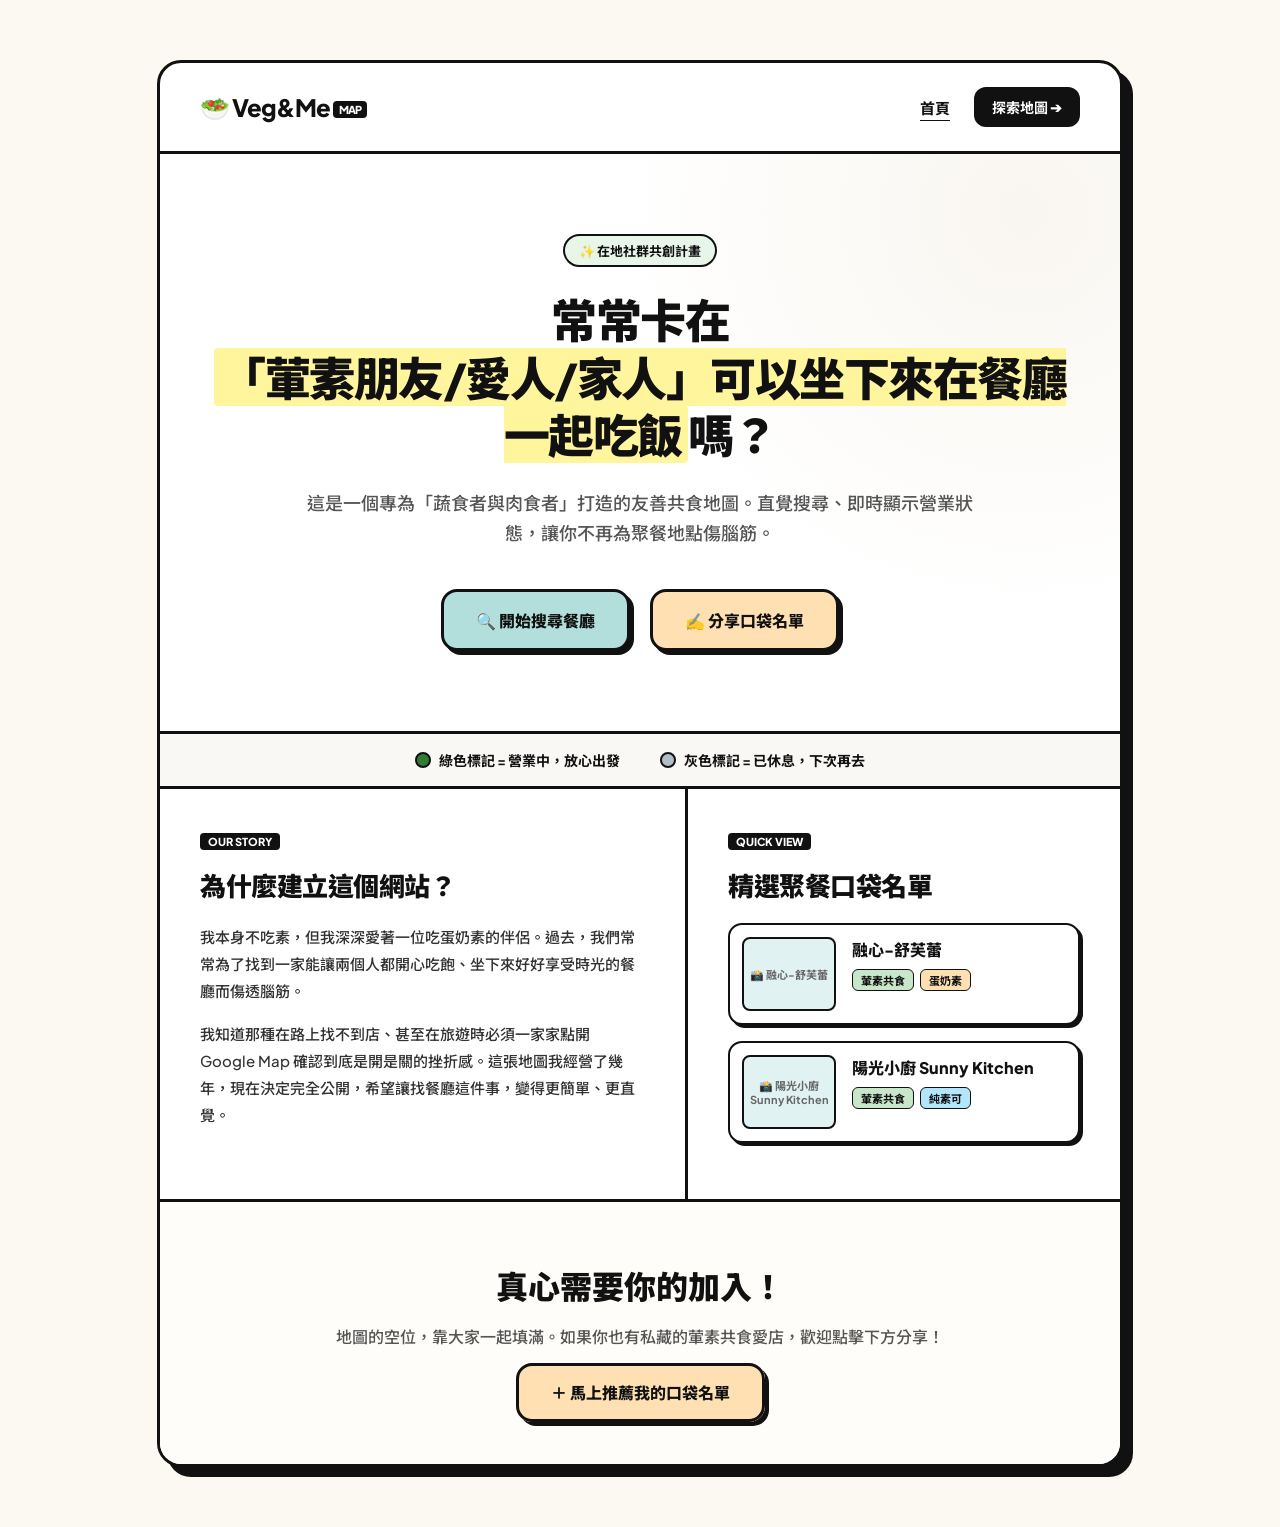
==== index.html @ 9fa23909 "Update index.html" ====
<!DOCTYPE html>
<html lang="zh-Hant">
<head>
    <meta charset="UTF-8">
    <meta name="viewport" content="width=device-width, initial-scale=1.0">
    <title>Veg&Me Map ｜ 葷素共食地圖</title>
    <link href="https://fonts.googleapis.com/css2?family=Plus+Jakarta+Sans:wght@500;700;800&family=Noto+Sans+TC:wght@500;700;900&display=swap" rel="stylesheet">
    <link rel="stylesheet" href="style.css">
</head>
<body>

    <!-- Centered Wrapper Card -->
    <div class="bobbin-container">
        
        <!-- Header Navigation -->
        <header class="navbar">
            <div class="brand">🥗 Veg&Me <span class="brand-badge">MAP</span></div>
            <nav class="menu">
                <a href="index.html" class="menu-link active">首頁</a>
                <a href="map.html" class="menu-btn">探索地圖 ➔</a>
            </nav>
        </header>

        <!-- Hero Section -->
        <section class="hero">
            <div class="announcement-tag">✨ 在地社群共創計畫</div>
            <h1>常常卡在<br><span class="marker-highlight">「葷素朋友/愛人/家人」可以坐下來在餐廳一起吃飯</span>嗎？</h1>
            <p class="subtitle">
                這是一個專為「蔬食者與肉食者」打造的友善共食地圖。直覺搜尋、即時顯示營業狀態，讓你不再為聚餐地點傷腦筋。
            </p>
            
            <div class="button-row">
                <a href="map.html" class="action-button btn-green">🔍 開始搜尋餐廳</a>
                <a href="https://forms.gle/SJYtRv7sgkdFNUBt5" target="_blank" class="action-button btn-orange">✍️ 分享口袋名單</a>
            </div>
        </section>

        <!-- Open/Closed Real-time Indicator Bar -->
        <div class="status-ticker">
            <div class="ticker-item"><span class="indicator-dot open"></span> 綠色標記 = 營業中，放心出發</div>
            <div class="ticker-item"><span class="indicator-dot closed"></span> 灰色標記 = 已休息，下次再去</div>
        </div>

        <!-- Two-Column Layout: Story & Features -->
        <section class="grid-section">
            
            <!-- Left: The Story -->
            <div class="content-box story-box">
                <span class="box-label">OUR STORY</span>
                <h2>為什麼建立這個網站？</h2>
                <p>我本身不吃素，但我深深愛著一位吃蛋奶素的伴侶。過去，我們常常為了找到一家能讓兩個人都開心吃飽、坐下來好好享受時光的餐廳而傷透腦筋。</p>
                <p>我知道那種在路上找不到店、甚至在旅遊時必須一家家點開 Google Map 確認到底是開是關的挫折感。這張地圖我經營了幾年，現在決定完全公開，希望讓找餐廳這件事，變得更簡單、更直覺。</p>
            </div>

            <!-- Right: Quick Previews -->
            <div class="content-box preview-box">
                <span class="box-label">QUICK VIEW</span>
                <h2>精選聚餐口袋名單</h2>
                
                <div class="mini-restaurant-card">
                    <div class="card-img-alt">📸 融心-舒芙蕾</div>
                    <div class="card-meta">
                        <h3>融心-舒芙蕾</h3>
                        <div class="badge-row">
                            <span class="tag-badge friendly">葷素共食</span>
                            <span class="tag-badge lacto">蛋奶素</span>
                        </div>
                    </div>
                </div>

                <div class="mini-restaurant-card">
                    <div class="card-img-alt">📸 陽光小廚 Sunny Kitchen</div>
                    <div class="card-meta">
                        <h3>陽光小廚 Sunny Kitchen</h3>
                        <div class="badge-row">
                            <span class="tag-badge friendly">葷素共食</span>
                            <span class="tag-badge vegan">純素可</span>
                        </div>
                    </div>
                </div>
            </div>

        </section>

        <!-- Community Call to Action Footer -->
        <footer class="footer-cta">
            <h2>真心需要你的加入！</h2>
            <p>地圖的空位，靠大家一起填滿。如果你也有私藏的葷素共食愛店，歡迎點擊下方分享！</p>
            <a href="https://forms.gle/SJYtRv7sgkdFNUBt5" target="_blank" class="action-button btn-orange">＋ 馬上推薦我的口袋名單</a>
        </footer>

    </div>

</body>
</html>
---- style.css ----
/* --- Bobbin Neo-Brutalist Theme Variables --- */
:root {
    --bg-canvas: #fcf9f2;       /* Warm, high-end organic cream backdrop */
    --box-bg: #ffffff;
    --stroke-dark: #111111;     /* Thick, heavy modern borders */
    --text-dark: #111111;
    --text-muted: #555555;
    
    /* Soft Pastel Accent Colors */
    --pastel-green: #b2dfdb;
    --pastel-orange: #ffe0b2;
    --pastel-accent: #e8f5e9;
}

/* Base Document Reset */
body {
    margin: 0;
    padding: 60px 20px;
    background-color: var(--bg-canvas);
    font-family: 'Plus Jakarta Sans', 'Noto Sans TC', sans-serif;
    color: var(--text-dark);
    display: flex;
    justify-content: center;
    align-items: center;
}

/* The Main Centered Board Canvas */
.bobbin-container {
    max-width: 960px;
    width: 100%;
    background-color: var(--box-bg);
    border: 3px solid var(--stroke-dark);
    border-radius: 24px;
    box-shadow: 10px 10px 0px var(--stroke-dark); /* Crisp, un-blurred flat shadow */
    overflow: hidden;
}

/* Navbar */
.navbar {
    display: flex;
    justify-content: space-between;
    align-items: center;
    padding: 24px 40px;
    border-bottom: 3px solid var(--stroke-dark);
}
.brand { font-size: 24px; font-weight: 900; letter-spacing: -1px; }
.brand-badge { font-size: 11px; background: var(--text-dark); color: #fff; padding: 2px 6px; border-radius: 4px; vertical-align: middle; }
.menu { display: flex; align-items: center; gap: 24px; }
.menu-link { text-decoration: none; color: var(--text-dark); font-weight: 700; font-size: 15px; }
.menu-link.active { text-decoration: underline; text-underline-offset: 6px; }
.menu-btn { text-decoration: none; background: var(--text-dark); color: #fff; padding: 10px 18px; border-radius: 12px; font-weight: 700; font-size: 14px; transition: transform 0.1s; }
.menu-btn:hover { transform: translateY(-2px); }

/* Hero Section */
.hero {
    padding: 80px 40px;
    text-align: center;
    border-bottom: 3px solid var(--stroke-dark);
    background: radial-gradient(circle at 90% 10%, #f9f6f0 0%, transparent 40%);
}
.announcement-tag { display: inline-block; background: var(--pastel-accent); border: 2px solid var(--stroke-dark); padding: 5px 14px; border-radius: 30px; font-size: 13px; font-weight: 700; margin-bottom: 24px; }
.hero h1 { font-size: 46px; font-weight: 900; line-height: 1.25; margin: 0 0 24px 0; letter-spacing: -1.5px; }
.marker-highlight { background: #fff59d; padding: 0 6px; border-radius: 4px; }
.subtitle { font-size: 18px; line-height: 1.7; color: var(--text-muted); max-width: 680px; margin: 0 auto 40px auto; font-weight: 500; }

/* Action Buttons with Hard Shadow Blocks */
.button-row { display: flex; gap: 20px; justify-content: center; flex-wrap: wrap; }
.action-button {
    text-decoration: none; color: var(--text-dark); font-weight: 800; font-size: 16px;
    padding: 16px 32px; border-radius: 16px; border: 3px solid var(--stroke-dark);
    box-shadow: 4px 4px 0px var(--stroke-dark); transition: all 0.1s;
}
.action-button:hover { transform: translate(-2px, -2px); box-shadow: 6px 6px 0px var(--stroke-dark); }
.btn-green { background-color: var(--pastel-green); }
.btn-orange { background-color: var(--pastel-orange); }

/* Real-time Indicator Bar Strip */
.status-ticker { display: flex; justify-content: center; gap: 40px; background: #faf8f5; padding: 16px; border-bottom: 3px solid var(--stroke-dark); font-weight: 700; font-size: 14px; }
.ticker-item { display: flex; align-items: center; gap: 8px; }
.indicator-dot { width: 12px; height: 12px; border-radius: 50%; border: 2px solid var(--stroke-dark); }
.indicator-dot.open { background-color: #2e7d32; }
.indicator-dot.closed { background-color: #b0bec5; }

/* Grid Sections */
.grid-section { display: grid; grid-template-columns: 1.1fr 0.9fr; border-bottom: 3px solid var(--stroke-dark); }
.content-box { padding: 40px; position: relative; }
.story-box { border-right: 3px solid var(--stroke-dark); }
.box-label { display: inline-block; font-size: 11px; font-weight: 800; tracking: 1px; background: var(--stroke-dark); color: #fff; padding: 2px 8px; border-radius: 4px; margin-bottom: 16px; }
.content-box h2 { font-size: 26px; font-weight: 900; margin: 0 0 20px 0; letter-spacing: -0.5px; }
.story-box p { font-size: 15px; line-height: 1.8; color: #333; margin-bottom: 16px; font-weight: 500; }

/* Mini Cards inside Previews */
.mini-restaurant-card { display: flex; gap: 16px; background: #fff; border: 2px solid var(--stroke-dark); padding: 12px; border-radius: 14px; margin-bottom: 16px; box-shadow: 3px 3px 0px var(--stroke-dark); }
.card-img-alt { width: 90px; height: 70px; background: #e0f2f1; border-radius: 8px; border: 2px solid var(--stroke-dark); display: flex; align-items: center; justify-content: center; font-size: 11px; color: #666; text-align: center; font-weight: 700; }
.card-meta h3 { margin: 0 0 8px 0; font-size: 16px; font-weight: 800; }
.badge-row { display: flex; gap: 6px; }
.tag-badge { font-size: 11px; font-weight: 700; padding: 2px 8px; border-radius: 6px; border: 1px solid var(--stroke-dark); }
.tag-badge.friendly { background-color: #c8e6c9; }
.tag-badge.lacto { background-color: #ffe0b2; }
.tag-badge.vegan { background-color: #b3e5fc; }

/* Footer Call to Action Block */
.footer-cta { padding: 60px 40px; text-align: center; background-color: #fffdf9; }
.footer-cta h2 { font-size: 32px; font-weight: 900; margin: 0 0 16px 0; }
.footer-cta p { font-size: 16px; color: var(--text-muted); margin-bottom: 32px; font-weight: 500; }

/* Full Responsiveness for Mobile Screens */
@media (max-width: 768px) {
    body { padding: 12px; }
    .navbar { padding: 20px; }
    .hero { padding: 60px 20px; }
    .hero h1 { font-size: 32px; }
    .status-ticker { flex-direction: column; gap: 12px; align-items: center; }
    .grid-section { grid-template-columns: 1fr; }
    .story-box { border-right: none; border-bottom: 3px solid var(--stroke-dark); }
    .content-box { padding: 30px 20px; }
}
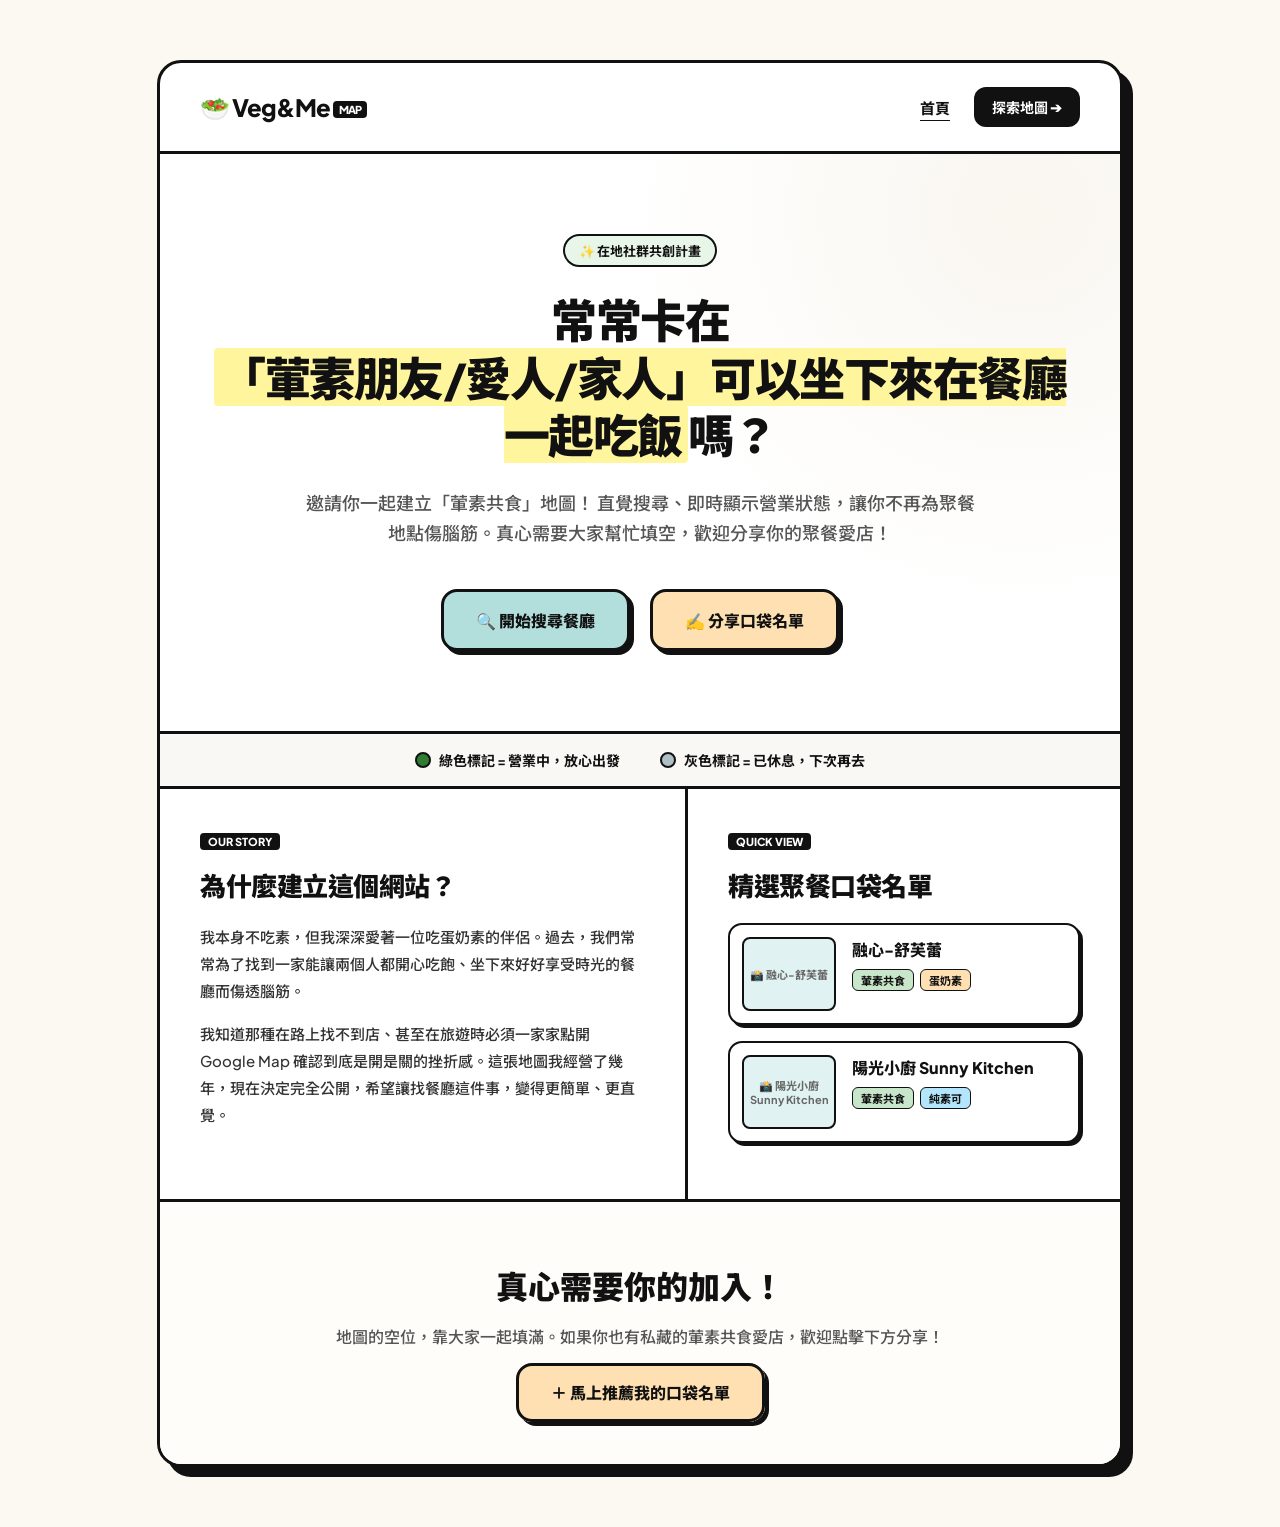
==== commit d678eef0: "Update index.html" ====
--- a/index.html
+++ b/index.html
@@ -26,7 +26,7 @@
             <div class="announcement-tag">✨ 在地社群共創計畫</div>
             <h1>常常卡在<br><span class="marker-highlight">「葷素朋友/愛人/家人」可以坐下來在餐廳一起吃飯</span>嗎？</h1>
             <p class="subtitle">
-                這是一個專為「蔬食者與肉食者」打造的友善共食地圖。直覺搜尋、即時顯示營業狀態，讓你不再為聚餐地點傷腦筋。
+                邀請你一起建立「葷素共食」地圖！ 直覺搜尋、即時顯示營業狀態，讓你不再為聚餐地點傷腦筋。真心需要大家幫忙填空，歡迎分享你的聚餐愛店！
             </p>
             
             <div class="button-row">
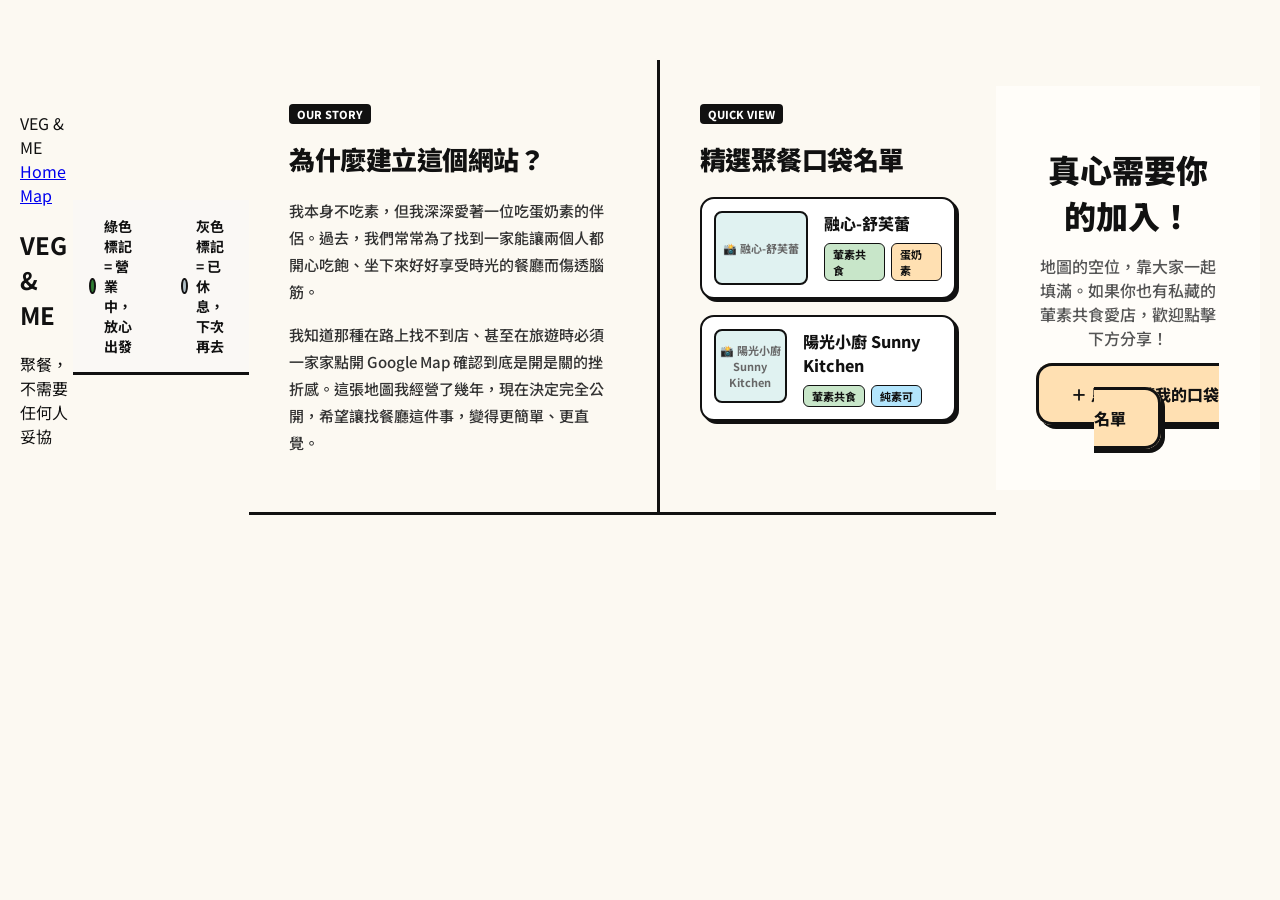
==== commit ccf9e39a: "Update index.html" ====
--- a/index.html
+++ b/index.html
@@ -4,36 +4,36 @@
     <meta charset="UTF-8">
     <meta name="viewport" content="width=device-width, initial-scale=1.0">
     <title>Veg&Me Map ｜ 葷素共食地圖</title>
-    <link href="https://fonts.googleapis.com/css2?family=Plus+Jakarta+Sans:wght@500;700;800&family=Noto+Sans+TC:wght@500;700;900&display=swap" rel="stylesheet">
+    <!-- 引入高質感的現代粗體字與優雅的斜體襯線字 -->
+    <link href="https://fonts.googleapis.com/css2?family=Inter:wght@800;900&family=Playfair+Display:ital,wght@1,500&family=Noto+Sans+TC:wght@700;900&display=swap" rel="stylesheet">
     <link rel="stylesheet" href="style.css">
 </head>
 <body>
 
-    <!-- Centered Wrapper Card -->
-    <div class="bobbin-container">
+    <!-- 第一階段：滿版電影感主視覺區塊 -->
+    <section class="hero-fullscreen">
         
-        <!-- Header Navigation -->
-        <header class="navbar">
-            <div class="brand">🥗 Veg&Me <span class="brand-badge">MAP</span></div>
-            <nav class="menu">
-                <a href="index.html" class="menu-link active">首頁</a>
-                <a href="map.html" class="menu-btn">探索地圖 ➔</a>
+        <!-- 透明頂部導覽列 (對齊 image_bd3ae2.jpg 佈局) -->
+        <header class="transparent-navbar">
+            <div class="nav-logo">VEG & ME</div>
+            <nav class="nav-menu">
+                <a href="index.html" class="nav-item active">Home</a>
+                <a href="map.html" class="nav-item">Map</a>
             </nav>
         </header>
 
-        <!-- Hero Section -->
-        <section class="hero">
-            <div class="announcement-tag">✨ 在地社群共創計畫</div>
-            <h1>常常卡在<br><span class="marker-highlight">「葷素朋友/愛人/家人」可以坐下來在餐廳一起吃飯</span>嗎？</h1>
-            <p class="subtitle">
-                邀請你一起建立「葷素共食」地圖！ 直覺搜尋、即時顯示營業狀態，讓你不再為聚餐地點傷腦筋。真心需要大家幫忙填空，歡迎分享你的聚餐愛店！
-            </p>
-            
-            <div class="button-row">
-                <a href="map.html" class="action-button btn-green">🔍 開始搜尋餐廳</a>
-                <a href="https://forms.gle/SJYtRv7sgkdFNUBt5" target="_blank" class="action-button btn-orange">✍️ 分享口袋名單</a>
-            </div>
-        </section>
+        <!-- 置中大標題文字區塊 -->
+        <div class="hero-center-content">
+            <h1 class="giant-title">VEG & ME</h1>
+            <p class="elegant-subtitle">聚餐，不需要任何人妥協</p>
+        </div>
+
+    </section>
+
+    <!-- 接下來的其他區塊我們會一步步往下加... -->
+
+</body>
+</html>
 
         <!-- Open/Closed Real-time Indicator Bar -->
         <div class="status-ticker">
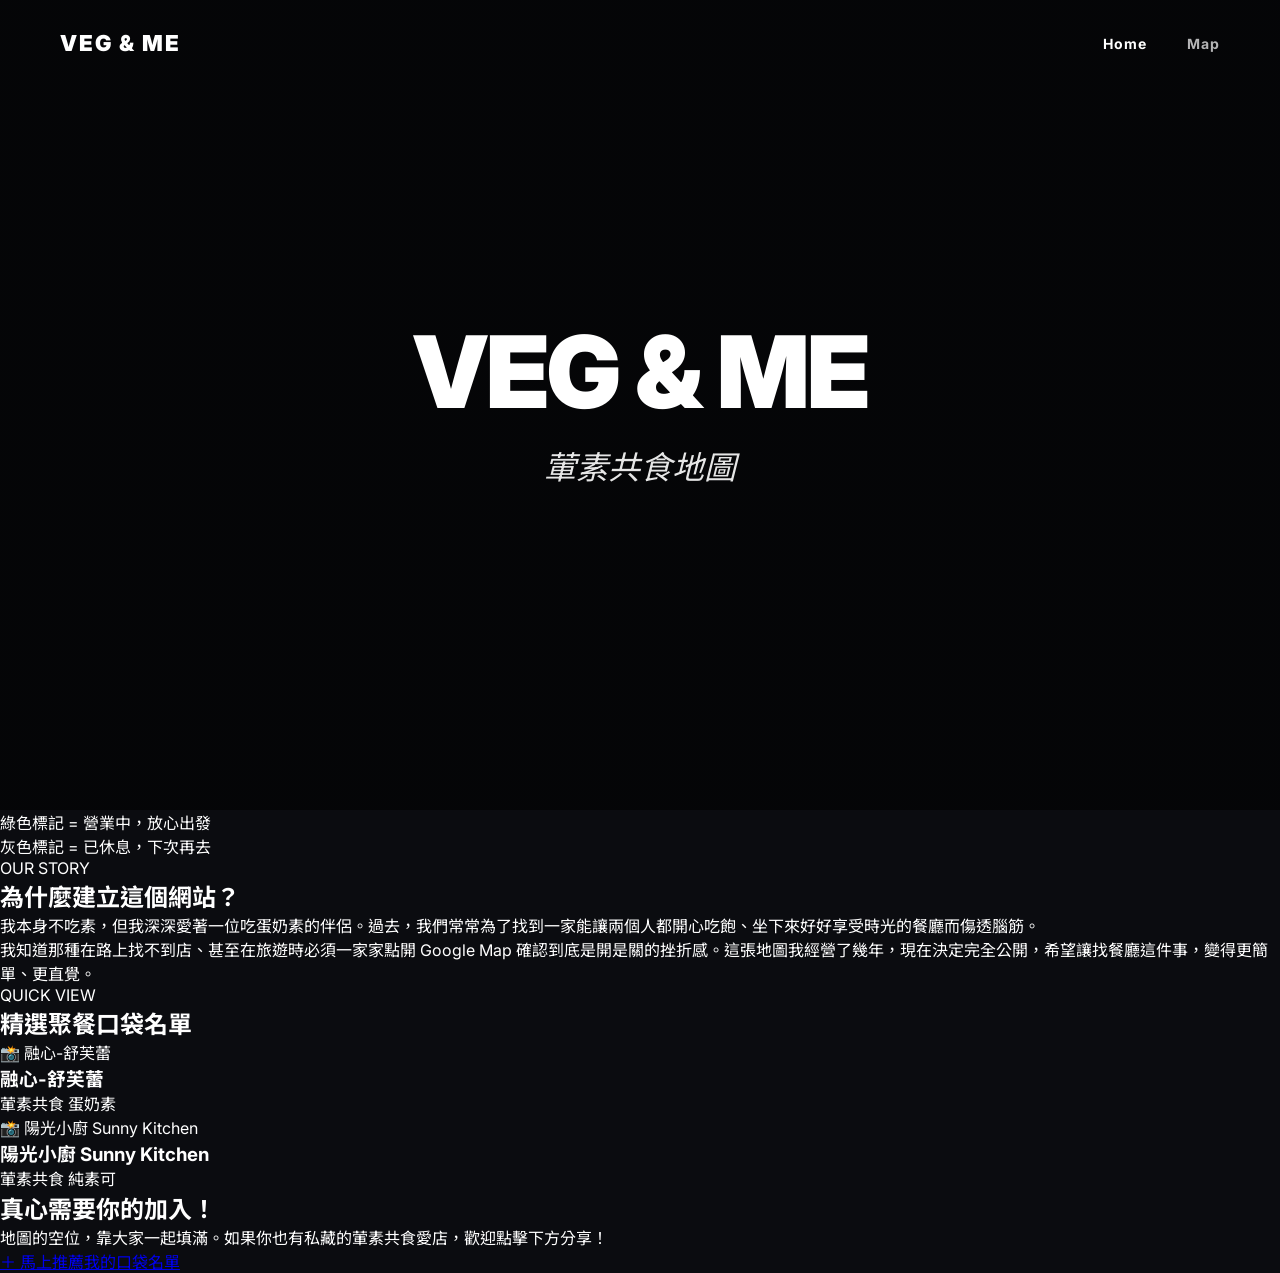
==== commit e6c97cb1: "Update index.html" ====
--- a/index.html
+++ b/index.html
@@ -3,7 +3,7 @@
 <head>
     <meta charset="UTF-8">
     <meta name="viewport" content="width=device-width, initial-scale=1.0">
-    <title>Veg&Me Map ｜ 葷素共食地圖</title>
+    <title>Veg&Me Map</title>
     <!-- 引入高質感的現代粗體字與優雅的斜體襯線字 -->
     <link href="https://fonts.googleapis.com/css2?family=Inter:wght@800;900&family=Playfair+Display:ital,wght@1,500&family=Noto+Sans+TC:wght@700;900&display=swap" rel="stylesheet">
     <link rel="stylesheet" href="style.css">
@@ -25,7 +25,7 @@
         <!-- 置中大標題文字區塊 -->
         <div class="hero-center-content">
             <h1 class="giant-title">VEG & ME</h1>
-            <p class="elegant-subtitle">聚餐，不需要任何人妥協</p>
+            <p class="elegant-subtitle">葷素共食地圖</p>
         </div>
 
     </section>
--- a/style.css
+++ b/style.css
@@ -1,117 +1,100 @@
-/* --- Bobbin Neo-Brutalist Theme Variables --- */
-:root {
-    --bg-canvas: #fcf9f2;       /* Warm, high-end organic cream backdrop */
-    --box-bg: #ffffff;
-    --stroke-dark: #111111;     /* Thick, heavy modern borders */
-    --text-dark: #111111;
-    --text-muted: #555555;
-    
-    /* Soft Pastel Accent Colors */
-    --pastel-green: #b2dfdb;
-    --pastel-orange: #ffe0b2;
-    --pastel-accent: #e8f5e9;
+/* --- 基礎重設 --- */
+* {
+    box-sizing: border-box;
+    margin: 0;
+    padding: 0;
 }
 
-/* Base Document Reset */
 body {
-    margin: 0;
-    padding: 60px 20px;
-    background-color: var(--bg-canvas);
-    font-family: 'Plus Jakarta Sans', 'Noto Sans TC', sans-serif;
-    color: var(--text-dark);
-    display: flex;
-    justify-content: center;
-    align-items: center;
+    background-color: #0b0c10; /* 深色底，符合大圖質感 */
+    font-family: 'Inter', 'Noto Sans TC', sans-serif;
+    color: #ffffff;
 }
 
-/* The Main Centered Board Canvas */
-.bobbin-container {
-    max-width: 960px;
+/* --- 滿版背景主視覺 --- */
+.hero-fullscreen {
+    position: relative;
     width: 100%;
-    background-color: var(--box-bg);
-    border: 3px solid var(--stroke-dark);
-    border-radius: 24px;
-    box-shadow: 10px 10px 0px var(--stroke-dark); /* Crisp, un-blurred flat shadow */
-    overflow: hidden;
+    height: 90vh; /* 佔據螢幕 90% 的高度，非常大器 */
+    display: flex;
+    flex-direction: column;
+    justify-content: center; /* 讓文字絕對置中 */
+    align-items: center;
+    
+    /* 背景圖片設定：這裡使用了極具質感的暗色蔬菜大圖作為範例 */
+    /* linear-gradient 就是那層黑色的半透明保護濾鏡，讓白字更清晰 */
+    background: linear-gradient(rgba(0, 0, 0, 0.55), rgba(0, 0, 0, 0.55)), 
+                url('https://images.unsplash.com/photo-1540420773420-3366772f4999?q=80&w=1800') no-repeat center center;
+    background-size: cover;
 }
 
-/* Navbar */
-.navbar {
+/* --- 透明導覽列 --- */
+.transparent-navbar {
+    position: absolute;
+    top: 0;
+    left: 0;
+    width: 100%;
     display: flex;
     justify-content: space-between;
     align-items: center;
-    padding: 24px 40px;
-    border-bottom: 3px solid var(--stroke-dark);
+    padding: 30px 60px;
+    z-index: 10;
 }
-.brand { font-size: 24px; font-weight: 900; letter-spacing: -1px; }
-.brand-badge { font-size: 11px; background: var(--text-dark); color: #fff; padding: 2px 6px; border-radius: 4px; vertical-align: middle; }
-.menu { display: flex; align-items: center; gap: 24px; }
-.menu-link { text-decoration: none; color: var(--text-dark); font-weight: 700; font-size: 15px; }
-.menu-link.active { text-decoration: underline; text-underline-offset: 6px; }
-.menu-btn { text-decoration: none; background: var(--text-dark); color: #fff; padding: 10px 18px; border-radius: 12px; font-weight: 700; font-size: 14px; transition: transform 0.1s; }
-.menu-btn:hover { transform: translateY(-2px); }
 
-/* Hero Section */
-.hero {
-    padding: 80px 40px;
+.nav-logo {
+    font-size: 22px;
+    font-weight: 900;
+    letter-spacing: 2px;
+}
+
+.nav-menu {
+    display: flex;
+    gap: 40px;
+}
+
+.nav-item {
+    text-decoration: none;
+    color: rgba(255, 255, 255, 0.7);
+    font-size: 14px;
+    font-weight: 700;
+    letter-spacing: 1px;
+    transition: color 0.2s ease;
+}
+
+.nav-item:hover, .nav-item.active {
+    color: #ffffff; /* 滑鼠移過去或作用中變成純白 */
+}
+
+/* --- 置中巨型文字 --- */
+.hero-center-content {
     text-align: center;
-    border-bottom: 3px solid var(--stroke-dark);
-    background: radial-gradient(circle at 90% 10%, #f9f6f0 0%, transparent 40%);
+    padding: 0 20px;
 }
-.announcement-tag { display: inline-block; background: var(--pastel-accent); border: 2px solid var(--stroke-dark); padding: 5px 14px; border-radius: 30px; font-size: 13px; font-weight: 700; margin-bottom: 24px; }
-.hero h1 { font-size: 46px; font-weight: 900; line-height: 1.25; margin: 0 0 24px 0; letter-spacing: -1.5px; }
-.marker-highlight { background: #fff59d; padding: 0 6px; border-radius: 4px; }
-.subtitle { font-size: 18px; line-height: 1.7; color: var(--text-muted); max-width: 680px; margin: 0 auto 40px auto; font-weight: 500; }
 
-/* Action Buttons with Hard Shadow Blocks */
-.button-row { display: flex; gap: 20px; justify-content: center; flex-wrap: wrap; }
-.action-button {
-    text-decoration: none; color: var(--text-dark); font-weight: 800; font-size: 16px;
-    padding: 16px 32px; border-radius: 16px; border: 3px solid var(--stroke-dark);
-    box-shadow: 4px 4px 0px var(--stroke-dark); transition: all 0.1s;
+.giant-title {
+    font-size: 100px; /* 超大粗體字，完美複製 image_bd3ae2.jpg 的震撼感 */
+    font-weight: 900;
+    letter-spacing: -2px;
+    line-height: 1;
+    margin-bottom: 20px;
 }
-.action-button:hover { transform: translate(-2px, -2px); box-shadow: 6px 6px 0px var(--stroke-dark); }
-.btn-green { background-color: var(--pastel-green); }
-.btn-orange { background-color: var(--pastel-orange); }
 
-/* Real-time Indicator Bar Strip */
-.status-ticker { display: flex; justify-content: center; gap: 40px; background: #faf8f5; padding: 16px; border-bottom: 3px solid var(--stroke-dark); font-weight: 700; font-size: 14px; }
-.ticker-item { display: flex; align-items: center; gap: 8px; }
-.indicator-dot { width: 12px; height: 12px; border-radius: 50%; border: 2px solid var(--stroke-dark); }
-.indicator-dot.open { background-color: #2e7d32; }
-.indicator-dot.closed { background-color: #b0bec5; }
+.elegant-subtitle {
+    font-family: 'Playfair Display', 'Noto Sans TC', serif;
+    font-style: italic; /* 優雅的斜體襯線字 */
+    font-size: 32px;
+    color: rgba(255, 255, 255, 0.9);
+}
 
-/* Grid Sections */
-.grid-section { display: grid; grid-template-columns: 1.1fr 0.9fr; border-bottom: 3px solid var(--stroke-dark); }
-.content-box { padding: 40px; position: relative; }
-.story-box { border-right: 3px solid var(--stroke-dark); }
-.box-label { display: inline-block; font-size: 11px; font-weight: 800; tracking: 1px; background: var(--stroke-dark); color: #fff; padding: 2px 8px; border-radius: 4px; margin-bottom: 16px; }
-.content-box h2 { font-size: 26px; font-weight: 900; margin: 0 0 20px 0; letter-spacing: -0.5px; }
-.story-box p { font-size: 15px; line-height: 1.8; color: #333; margin-bottom: 16px; font-weight: 500; }
-
-/* Mini Cards inside Previews */
-.mini-restaurant-card { display: flex; gap: 16px; background: #fff; border: 2px solid var(--stroke-dark); padding: 12px; border-radius: 14px; margin-bottom: 16px; box-shadow: 3px 3px 0px var(--stroke-dark); }
-.card-img-alt { width: 90px; height: 70px; background: #e0f2f1; border-radius: 8px; border: 2px solid var(--stroke-dark); display: flex; align-items: center; justify-content: center; font-size: 11px; color: #666; text-align: center; font-weight: 700; }
-.card-meta h3 { margin: 0 0 8px 0; font-size: 16px; font-weight: 800; }
-.badge-row { display: flex; gap: 6px; }
-.tag-badge { font-size: 11px; font-weight: 700; padding: 2px 8px; border-radius: 6px; border: 1px solid var(--stroke-dark); }
-.tag-badge.friendly { background-color: #c8e6c9; }
-.tag-badge.lacto { background-color: #ffe0b2; }
-.tag-badge.vegan { background-color: #b3e5fc; }
-
-/* Footer Call to Action Block */
-.footer-cta { padding: 60px 40px; text-align: center; background-color: #fffdf9; }
-.footer-cta h2 { font-size: 32px; font-weight: 900; margin: 0 0 16px 0; }
-.footer-cta p { font-size: 16px; color: var(--text-muted); margin-bottom: 32px; font-weight: 500; }
-
-/* Full Responsiveness for Mobile Screens */
+/* RWD 手機板彈性調整 */
 @media (max-width: 768px) {
-    body { padding: 12px; }
-    .navbar { padding: 20px; }
-    .hero { padding: 60px 20px; }
-    .hero h1 { font-size: 32px; }
-    .status-ticker { flex-direction: column; gap: 12px; align-items: center; }
-    .grid-section { grid-template-columns: 1fr; }
-    .story-box { border-right: none; border-bottom: 3px solid var(--stroke-dark); }
-    .content-box { padding: 30px 20px; }
+    .transparent-navbar {
+        padding: 24px 30px;
+    }
+    .giant-title {
+        font-size: 55px;
+    }
+    .elegant-subtitle {
+        font-size: 22px;
+    }
 }
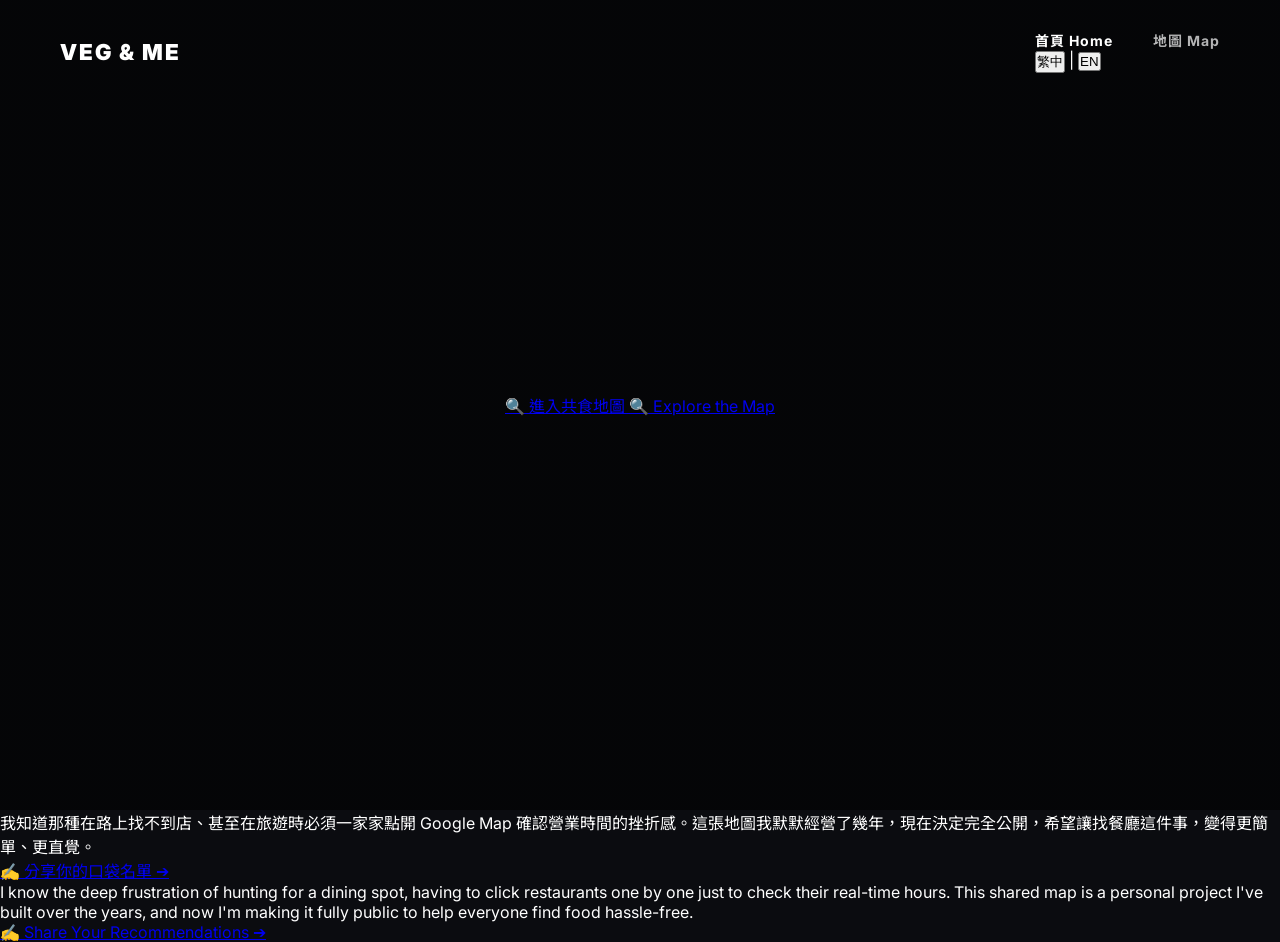
==== commit 38c78463: "Update index.html" ====
--- a/index.html
+++ b/index.html
@@ -3,93 +3,88 @@
 <head>
     <meta charset="UTF-8">
     <meta name="viewport" content="width=device-width, initial-scale=1.0">
-    <title>Veg&Me Map</title>
-    <!-- 引入高質感的現代粗體字與優雅的斜體襯線字 -->
-    <link href="https://fonts.googleapis.com/css2?family=Inter:wght@800;900&family=Playfair+Display:ital,wght@1,500&family=Noto+Sans+TC:wght@700;900&display=swap" rel="stylesheet">
+    <title>Veg&Me Map ｜ 葷素共食地圖</title>
+    <link href="https://fonts.googleapis.com/css2?family=Inter:wght@700;900&family=Noto+Sans+TC:wght@500;700;900&display=swap" rel="stylesheet">
     <link rel="stylesheet" href="style.css">
 </head>
 <body>
 
-    <!-- 第一階段：滿版電影感主視覺區塊 -->
+    <!-- 滿版電影感主視覺區塊 -->
     <section class="hero-fullscreen">
         
-        <!-- 透明頂部導覽列 (對齊 image_bd3ae2.jpg 佈局) -->
+        <!-- 頂部導覽列 -->
         <header class="transparent-navbar">
             <div class="nav-logo">VEG & ME</div>
-            <nav class="nav-menu">
-                <a href="index.html" class="nav-item active">Home</a>
-                <a href="map.html" class="nav-item">Map</a>
-            </nav>
+            
+            <div class="nav-right-group">
+                <nav class="nav-menu">
+                    <a href="index.html" class="nav-item active">
+                        <span class="lang-zh">首頁</span>
+                        <span class="lang-en">Home</span>
+                    </a>
+                    <a href="map.html" class="nav-item">
+                        <span class="lang-zh">地圖</span>
+                        <span class="lang-en">Map</span>
+                    </a>
+                </nav>
+                
+                <!-- 右上角語言切換器 (Language Switcher) -->
+                <div class="language-switcher">
+                    <button id="btn-zh" class="lang-btn active">繁中</button>
+                    <span class="divider">|</span>
+                    <button id="btn-en" class="lang-btn">EN</button>
+                </div>
+            </div>
         </header>
 
-        <!-- 置中大標題文字區塊 -->
-        <div class="hero-center-content">
-            <h1 class="giant-title">VEG & ME</h1>
-            <p class="elegant-subtitle">葷素共食地圖</p>
+        <!-- 底部俐落的行動呼籲按鈕 (不干擾中間的美味菜色與自帶文字) -->
+        <div class="hero-bottom-actions">
+            <a href="map.html" class="cta-pill-btn">
+                <span class="lang-zh">🔍 進入共食地圖</span>
+                <span class="lang-en">🔍 Explore the Map</span>
+            </a>
         </div>
 
     </section>
 
-    <!-- 接下來的其他區塊我們會一步步往下加... -->
+    <!-- 網頁底部的故事細節區塊 -->
+    <section class="intro-section">
+        <div class="container-narrow">
+            <div class="lang-zh">
+                <p class="story-text">
+                    我知道那種在路上找不到店、甚至在旅遊時必須一家家點開 Google Map 確認營業時間的挫折感。這張地圖我默默經營了幾年，現在決定完全公開，希望讓找餐廳這件事，變得更簡單、更直覺。
+                </p>
+                <a href="https://forms.gle/SJYtRv7sgkdFNUBt5" target="_blank" class="form-link-btn">✍️ 分享你的口袋名單 ➔</a>
+            </div>
+            
+            <div class="lang-en">
+                <p class="story-text">
+                    I know the deep frustration of hunting for a dining spot, having to click restaurants one by one just to check their real-time hours. This shared map is a personal project I've built over the years, and now I'm making it fully public to help everyone find food hassle-free.
+                </p>
+                <a href="https://forms.gle/SJYtRv7sgkdFNUBt5" target="_blank" class="form-link-btn">✍️ Share Your Recommendations ➔</a>
+            </div>
+        </div>
+    </section>
+
+    <!-- 控制語言切換的極輕量 JavaScript 語法 -->
+    <script>
+        const btnZh = document.getElementById('btn-zh');
+        const btnEn = document.getElementById('btn-en');
+        
+        // 切換到中文
+        btnZh.addEventListener('click', () => {
+            document.body.classList.remove('en-mode');
+            btnZh.classList.add('active');
+            btnEn.classList.remove('active');
+        });
+        
+        // 切換到英文
+        btnEn.addEventListener('click', () => {
+            document.body.classList.add('en-mode');
+            btnEn.classList.add('active');
+            btnZh.classList.remove('active');
+        });
+    </script>
 
 </body>
 </html>
-
-        <!-- Open/Closed Real-time Indicator Bar -->
-        <div class="status-ticker">
-            <div class="ticker-item"><span class="indicator-dot open"></span> 綠色標記 = 營業中，放心出發</div>
-            <div class="ticker-item"><span class="indicator-dot closed"></span> 灰色標記 = 已休息，下次再去</div>
-        </div>
-
-        <!-- Two-Column Layout: Story & Features -->
-        <section class="grid-section">
-            
-            <!-- Left: The Story -->
-            <div class="content-box story-box">
-                <span class="box-label">OUR STORY</span>
-                <h2>為什麼建立這個網站？</h2>
-                <p>我本身不吃素，但我深深愛著一位吃蛋奶素的伴侶。過去，我們常常為了找到一家能讓兩個人都開心吃飽、坐下來好好享受時光的餐廳而傷透腦筋。</p>
-                <p>我知道那種在路上找不到店、甚至在旅遊時必須一家家點開 Google Map 確認到底是開是關的挫折感。這張地圖我經營了幾年，現在決定完全公開，希望讓找餐廳這件事，變得更簡單、更直覺。</p>
-            </div>
-
-            <!-- Right: Quick Previews -->
-            <div class="content-box preview-box">
-                <span class="box-label">QUICK VIEW</span>
-                <h2>精選聚餐口袋名單</h2>
-                
-                <div class="mini-restaurant-card">
-                    <div class="card-img-alt">📸 融心-舒芙蕾</div>
-                    <div class="card-meta">
-                        <h3>融心-舒芙蕾</h3>
-                        <div class="badge-row">
-                            <span class="tag-badge friendly">葷素共食</span>
-                            <span class="tag-badge lacto">蛋奶素</span>
-                        </div>
-                    </div>
-                </div>
-
-                <div class="mini-restaurant-card">
-                    <div class="card-img-alt">📸 陽光小廚 Sunny Kitchen</div>
-                    <div class="card-meta">
-                        <h3>陽光小廚 Sunny Kitchen</h3>
-                        <div class="badge-row">
-                            <span class="tag-badge friendly">葷素共食</span>
-                            <span class="tag-badge vegan">純素可</span>
-                        </div>
-                    </div>
-                </div>
-            </div>
-
-        </section>
-
-        <!-- Community Call to Action Footer -->
-        <footer class="footer-cta">
-            <h2>真心需要你的加入！</h2>
-            <p>地圖的空位，靠大家一起填滿。如果你也有私藏的葷素共食愛店，歡迎點擊下方分享！</p>
-            <a href="https://forms.gle/SJYtRv7sgkdFNUBt5" target="_blank" class="action-button btn-orange">＋ 馬上推薦我的口袋名單</a>
-        </footer>
-
-    </div>
-
-</body>
-</html>
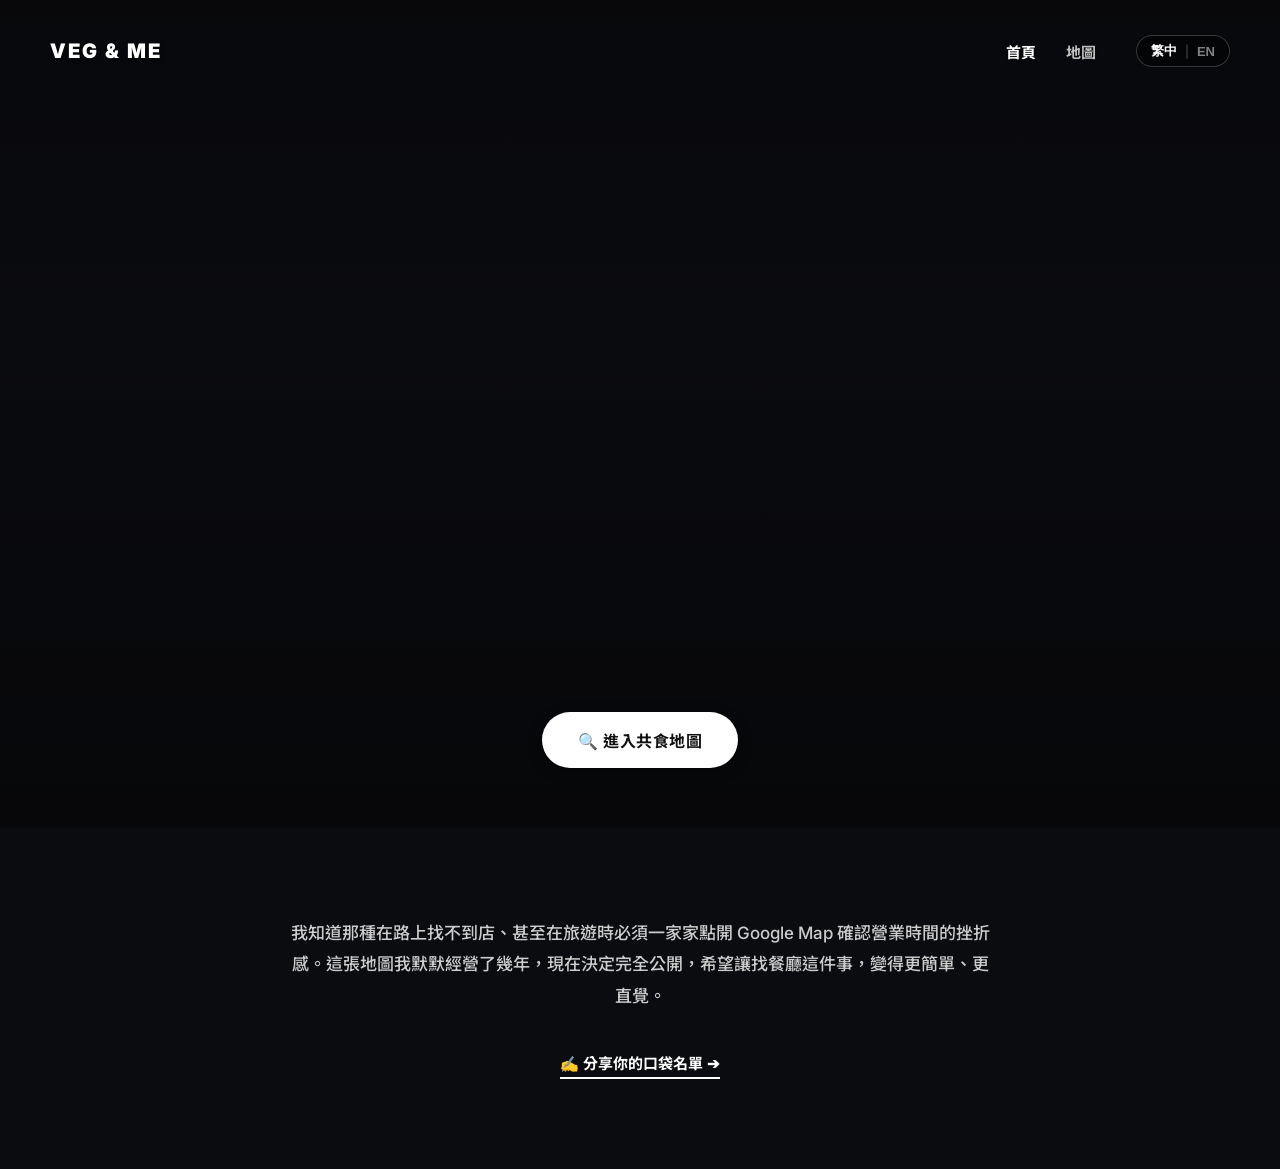
==== commit 413f79e0: "Update index.html" ====
--- a/index.html
+++ b/index.html
@@ -37,7 +37,7 @@
             </div>
         </header>
 
-        <!-- 底部俐落的行動呼籲按鈕 (不干擾中間的美味菜色與自帶文字) -->
+        <!-- 底部行動呼籲按鈕 -->
         <div class="hero-bottom-actions">
             <a href="map.html" class="cta-pill-btn">
                 <span class="lang-zh">🔍 進入共食地圖</span>
@@ -66,19 +66,17 @@
         </div>
     </section>
 
-    <!-- 控制語言切換的極輕量 JavaScript 語法 -->
+    <!-- 控制語言切換的 JavaScript 語法 -->
     <script>
         const btnZh = document.getElementById('btn-zh');
         const btnEn = document.getElementById('btn-en');
         
-        // 切換到中文
         btnZh.addEventListener('click', () => {
             document.body.classList.remove('en-mode');
             btnZh.classList.add('active');
             btnEn.classList.remove('active');
         });
         
-        // 切換到英文
         btnEn.addEventListener('click', () => {
             document.body.classList.add('en-mode');
             btnEn.classList.add('active');
--- a/style.css
+++ b/style.css
@@ -1,4 +1,4 @@
-/* --- 基礎重設 --- */
+/* --- 基礎設定 --- */
 * {
     box-sizing: border-box;
     margin: 0;
@@ -6,29 +6,34 @@
 }
 
 body {
-    background-color: #0b0c10; /* 深色底，符合大圖質感 */
+    background-color: #0b0c10;
     font-family: 'Inter', 'Noto Sans TC', sans-serif;
     color: #ffffff;
+    overflow-x: hidden;
 }
 
-/* --- 滿版背景主視覺 --- */
+/* --- 多國語言顯示隱藏邏輯 (關鍵核心) --- */
+body:not(.en-mode) .lang-en { display: none !important; }
+body.en-mode .lang-zh { display: none !important; }
+
+/* --- 滿版背景 (套用你的精美新圖) --- */
 .hero-fullscreen {
     position: relative;
     width: 100%;
-    height: 90vh; /* 佔據螢幕 90% 的高度，非常大器 */
+    height: 92vh;
     display: flex;
     flex-direction: column;
-    justify-content: center; /* 讓文字絕對置中 */
+    justify-content: flex-end; /* 讓網頁按鈕沉到底部 */
     align-items: center;
     
-    /* 背景圖片設定：這裡使用了極具質感的暗色蔬菜大圖作為範例 */
-    /* linear-gradient 就是那層黑色的半透明保護濾鏡，讓白字更清晰 */
-    background: linear-gradient(rgba(0, 0, 0, 0.55), rgba(0, 0, 0, 0.55)), 
-                url('https://images.unsplash.com/photo-1540420773420-3366772f4999?q=80&w=1800') no-repeat center center;
+    /* 這裡綁定你上傳的 hero-bg.png */
+    /* 微弱的深色漸層濾鏡，保護頂部導覽列的閱讀清晰度 */
+    background: linear-gradient(rgba(0, 0, 0, 0.3), rgba(0, 0, 0, 0.1) 40%, rgba(0, 0, 0, 0.4)), 
+                url('hero-bg.png') no-repeat center center;
     background-size: cover;
 }
 
-/* --- 透明導覽列 --- */
+/* --- 導覽列佈局 --- */
 .transparent-navbar {
     position: absolute;
     top: 0;
@@ -37,64 +42,146 @@
     display: flex;
     justify-content: space-between;
     align-items: center;
-    padding: 30px 60px;
+    padding: 35px 50px;
     z-index: 10;
 }
 
 .nav-logo {
-    font-size: 22px;
+    font-size: 20px;
     font-weight: 900;
     letter-spacing: 2px;
+    text-shadow: 0 2px 4px rgba(0,0,0,0.5);
+}
+
+.nav-right-group {
+    display: flex;
+    align-items: center;
+    gap: 40px;
 }
 
 .nav-menu {
     display: flex;
-    gap: 40px;
+    gap: 30px;
 }
 
 .nav-item {
     text-decoration: none;
-    color: rgba(255, 255, 255, 0.7);
-    font-size: 14px;
+    color: rgba(255, 255, 255, 0.75);
+    font-size: 15px;
     font-weight: 700;
-    letter-spacing: 1px;
-    transition: color 0.2s ease;
+    text-shadow: 0 1px 3px rgba(0,0,0,0.5);
+    transition: color 0.2s;
 }
 
 .nav-item:hover, .nav-item.active {
-    color: #ffffff; /* 滑鼠移過去或作用中變成純白 */
+    color: #ffffff;
 }
 
-/* --- 置中巨型文字 --- */
-.hero-center-content {
-    text-align: center;
-    padding: 0 20px;
+/* --- 右上角語言切換按鈕樣式 --- */
+.language-switcher {
+    display: flex;
+    align-items: center;
+    gap: 8px;
+    background: rgba(0, 0, 0, 0.4);
+    padding: 6px 14px;
+    border-radius: 20px;
+    border: 1px solid rgba(255, 255, 255, 0.2);
+    backdrop-filter: blur(5px); /* 摩登微模糊玻璃效果 */
 }
 
-.giant-title {
-    font-size: 100px; /* 超大粗體字，完美複製 image_bd3ae2.jpg 的震撼感 */
-    font-weight: 900;
-    letter-spacing: -2px;
-    line-height: 1;
-    margin-bottom: 20px;
+.lang-btn {
+    background: none;
+    border: none;
+    color: rgba(255, 255, 255, 0.5);
+    font-size: 13px;
+    font-weight: 700;
+    cursor: pointer;
+    transition: color 0.2s;
 }
 
-.elegant-subtitle {
-    font-family: 'Playfair Display', 'Noto Sans TC', serif;
-    font-style: italic; /* 優雅的斜體襯線字 */
-    font-size: 32px;
-    color: rgba(255, 255, 255, 0.9);
+.lang-btn:hover, .lang-btn.active {
+    color: #ffffff;
 }
 
-/* RWD 手機板彈性調整 */
+.divider {
+    color: rgba(255, 255, 255, 0.3);
+    font-size: 12px;
+}
+
+/* --- 底部行動呼籲膠囊按鈕 --- */
+.hero-bottom-actions {
+    margin-bottom: 60px;
+    z-index: 5;
+}
+
+.cta-pill-btn {
+    display: inline-block;
+    text-decoration: none;
+    color: #111111;
+    background-color: #ffffff;
+    padding: 16px 36px;
+    border-radius: 50px;
+    font-weight: 700;
+    font-size: 16px;
+    letter-spacing: 0.5px;
+    box-shadow: 0 4px 15px rgba(0, 0, 0, 0.3);
+    transition: transform 0.2s, background-color 0.2s;
+}
+
+.cta-pill-btn:hover {
+    transform: translateY(-2px);
+    background-color: #f0f0f0;
+}
+
+/* --- 下方故事介紹區塊 --- */
+.intro-section {
+    background-color: #0b0c10;
+    padding: 90px 40px;
+    text-align: center;
+}
+
+.container-narrow {
+    max-width: 700px;
+    margin: 0 auto;
+}
+
+.story-text {
+    font-size: 17px;
+    line-height: 1.85;
+    color: #cccccc;
+    margin-bottom: 40px;
+    font-weight: 500;
+}
+
+.form-link-btn {
+    display: inline-block;
+    text-decoration: none;
+    color: #ffffff;
+    font-weight: 700;
+    font-size: 15px;
+    border-bottom: 2px solid #ffffff;
+    padding-bottom: 4px;
+    transition: opacity 0.2s;
+}
+
+.form-link-btn:hover {
+    opacity: 0.8;
+}
+
+/* 手機板適應 (RWD) */
 @media (max-width: 768px) {
     .transparent-navbar {
-        padding: 24px 30px;
+        padding: 25px 20px;
+        flex-direction: column;
+        gap: 15px;
     }
-    .giant-title {
-        font-size: 55px;
+    .nav-right-group {
+        gap: 20px;
     }
-    .elegant-subtitle {
-        font-size: 22px;
+    .hero-fullscreen {
+        height: 80vh;
+    }
+    .story-text {
+        font-size: 15px;
     }
 }
